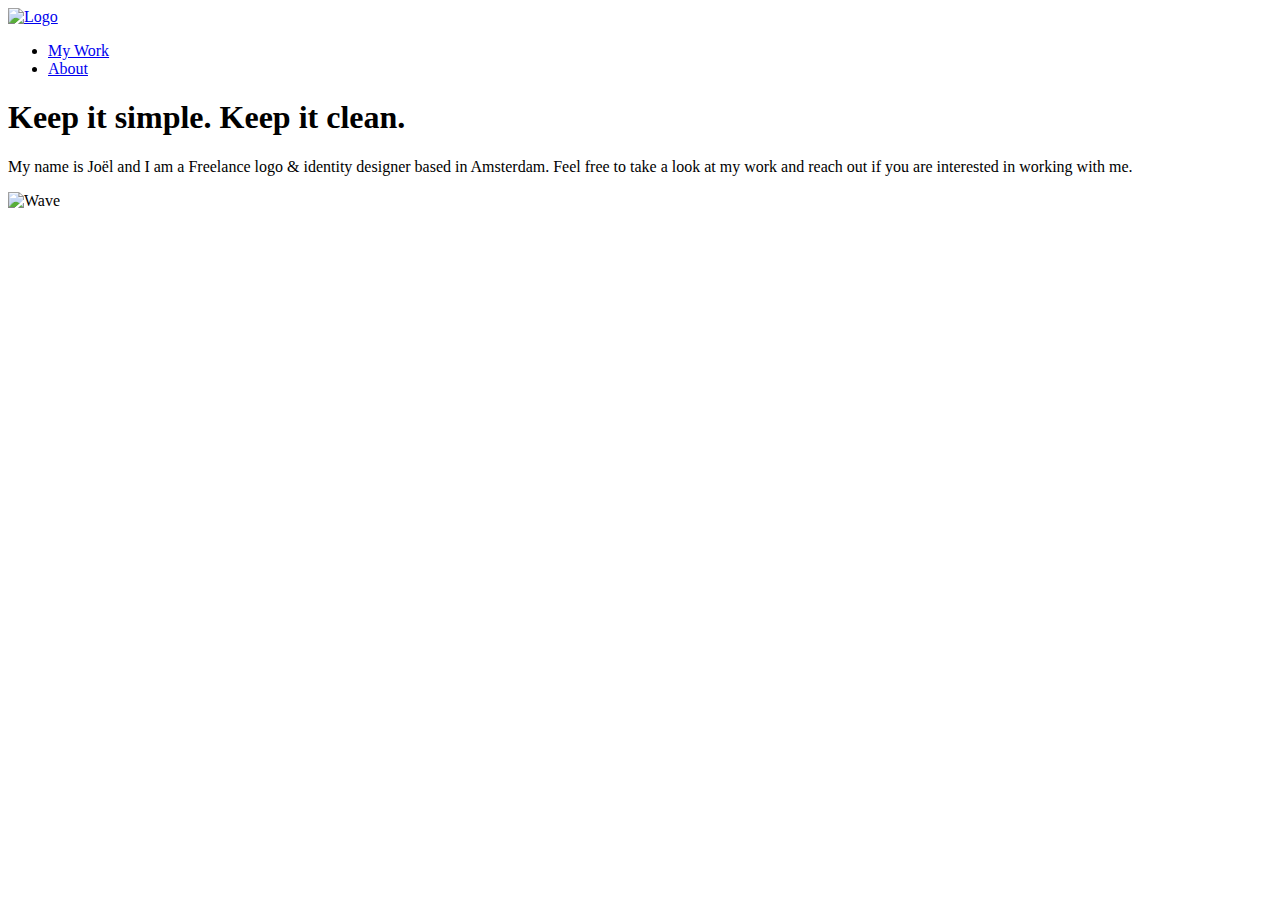
==== index.html @ 1e4d322d "Add files via upload" ====
<!doctype html>
<html lang="nl">

<head>
    <meta charset="UTF-8">
    <meta name="author" content="jouw naam">
    <meta name="viewport" content="width=device-width, initial-scale=1">

    <title>Studio Joe</title>

    <link href="styles/style.css" rel="stylesheet">
    <script src="script.js" defer></script>
    <link rel="preconnect" href="https://fonts.gstatic.com">
    <link href="https://fonts.googleapis.com/css2?family=Poppins:wght@400;600;700&display=swap" rel="stylesheet">
    <link href="https://fonts.googleapis.com/css2?family=Lora:wght@700&display=swap" rel="stylesheet">
</head>

<body>
    <header>
        <a href="index.html"><img class="logo" src="images/sj-logo.svg" alt="Logo"></a>
        <nav>
            <ul>
                <li><a href="portfolio.html">My Work</a></li>
                <li><a href="about.html">About</a></li>
            </ul>
        </nav>
    </header>

    <section class="opener">
        <article>
            <h1>Keep it simple.
            Keep it clean.</h1>
            <p>My name is Joël and I am a Freelance logo & identity designer based in Amsterdam. Feel free to take a look at my work and reach out if you are interested in working with me.</p>
        </article>

        <article>
            <img class="wave" src="images/sj-wave.svg" alt="Wave">
        </article>
    </section>

    <footer>
    </footer>

</body>
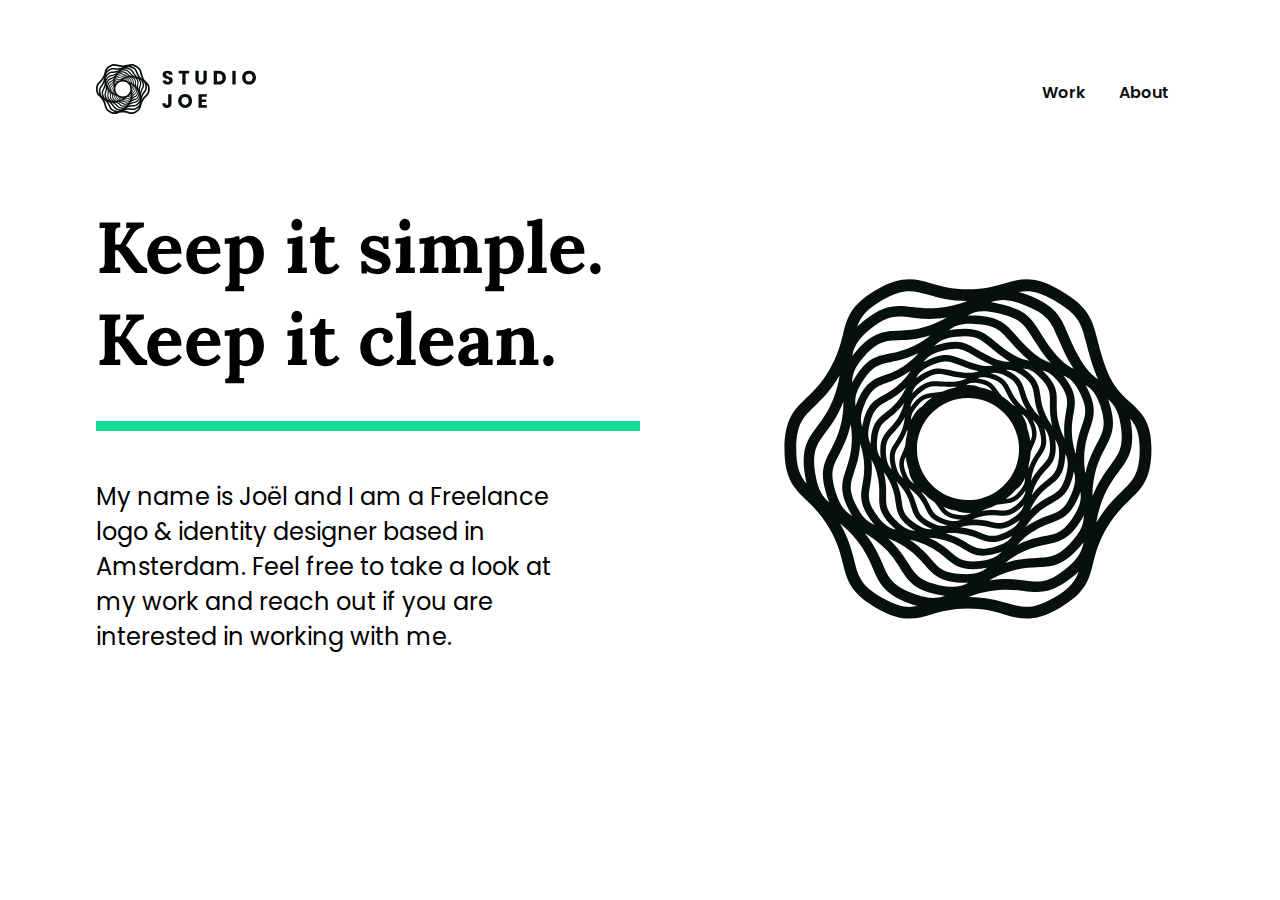
==== commit f0059c2d: "Add files via upload" ====
--- a/index.html
+++ b/index.html
@@ -20,7 +20,7 @@
         <a href="index.html"><img class="logo" src="images/sj-logo.svg" alt="Logo"></a>
         <nav>
             <ul>
-                <li><a href="portfolio.html">My Work</a></li>
+                <li><a href="portfolio.html">Work</a></li>
                 <li><a href="about.html">About</a></li>
             </ul>
         </nav>
--- a/styles/style.css
+++ b/styles/style.css
@@ -0,0 +1,222 @@
+/* CSS Document */
+*,
+*::after,
+*::before {
+    box-sizing: border-box;
+}
+
+
+
+html,
+body {
+    background: white;
+    width: 100%;
+    margin: 0;
+    padding: 0;
+}
+
+body nav ul li a {
+    font-family: 'Poppins', sans-serif;
+    font-weight: 600;
+    font-size: 1em;
+}
+
+a {
+    text-decoration: none;
+}
+
+header {
+    display: flex;
+    justify-content: flex-start;
+    justify-content: space-between;
+    padding: 4em 6em 4em 6em;
+}
+
+
+
+.logo {
+    margin-right: auto;
+    width: 10em;
+}
+
+header nav ul {
+    list-style: none;
+}
+
+header nav ul li {
+    display: inline-block;
+    padding: 0 15px;
+}
+
+header nav ul li a {
+    color: #080F0F;
+}
+
+header nav ul li a:hover {
+    color: #16db93;
+}
+
+@media (max-width: 800px) {
+    header {
+        align-items: center;
+        padding: 3em 3em 3em 3em;
+    }
+    header nav ul {
+        display: flex;
+        margin: auto;
+    }
+    header nav ul li {
+    display: flex;
+}
+}
+
+.opener {
+    margin: 0;
+    padding-left: 6em;
+    padding-right: 6em;
+    width: 100%;
+    display: flex;
+    justify-content: space-between;
+    padding-bottom: 5em;
+}
+
+.opener article {
+    width: 50%;
+    margin: 0;
+}
+
+.opener h1 {
+    margin: 0;
+    padding-bottom: .5em;
+    font-family: 'Lora', sans-serif;
+    font-weight: 700;
+    font-size: 4.5em;
+    border-bottom: 10px solid #16db93;
+}
+
+.opener p {
+    font-family: 'Poppins', sans-serif;
+    font-weight: 400;
+    font-size: 1.5em;
+    padding-top: 1em;
+    width: 90%
+}
+
+@media (max-width: 800px) {
+    .opener {
+        display: table;
+        padding-left: 3em;
+        padding-right: 3em;
+    }
+    
+    .opener article {
+        width: 100%;
+    }
+    
+    .opener h1 {
+        font-size: 2.5em;
+    }
+    
+    .opener p {
+        font-size: 1em;
+        margin-bottom: 4em;
+    }
+}
+
+.wave {
+    animation: rotation 20s infinite linear;
+    display: flex;
+    padding: 1em;
+    margin: 3em 4em 3em 8em;
+    width: 25em;
+}
+
+@media (max-width: 800px) {
+    .wave {
+        margin: auto;
+        width: 80%;
+    }
+}
+
+@keyframes rotation {
+    from {
+        transform: rotate(359deg);
+    }
+
+    to {
+        transform: rotate(0deg);
+    }
+}
+
+.portfolio {
+    margin: 0;
+    padding-left: 6em;
+    padding-right: 6em;
+    width: 100%;
+    flex-wrap: wrap;
+    display: flex;
+    justify-content: space-between;
+}
+
+
+.portfolio article {
+    width: 50%;
+}
+
+section {
+    margin: 0;
+    padding: 1em 0 1em 0;
+}
+
+section p {
+    width: 100%;
+}
+
+.portfolio img {
+    margin: 0;
+    padding: 1.5em;
+    width: 100%;
+    display: flex;
+    align-items: center;
+    text-align: center;
+}
+
+.profiel {
+    display: flex;
+    margin: 0;
+    width: 90%;
+}
+
+
+.aboutme {
+    margin: 0;
+    padding-left: 6em;
+    padding-right: 6em;
+    width: 90%;
+    display: flex;
+    justify-content: space-between;
+    flex-grow: 1;
+    padding-bottom: 5em;
+}
+
+.aboutme article {
+    width: 45%;
+    margin: 0;
+}
+
+.aboutme h1 {
+    margin: 0;
+    padding-bottom: .5em;
+    font-family: 'Lora', sans-serif;
+    font-weight: 700;
+    font-size: 4.5em;
+    border-bottom: 10px solid #16db93;
+}
+
+.aboutme p {
+    padding-top: 2em;
+    font-family: 'Poppins', sans-serif;
+    font-weight: 400;
+    font-size: 1em;
+}
+
